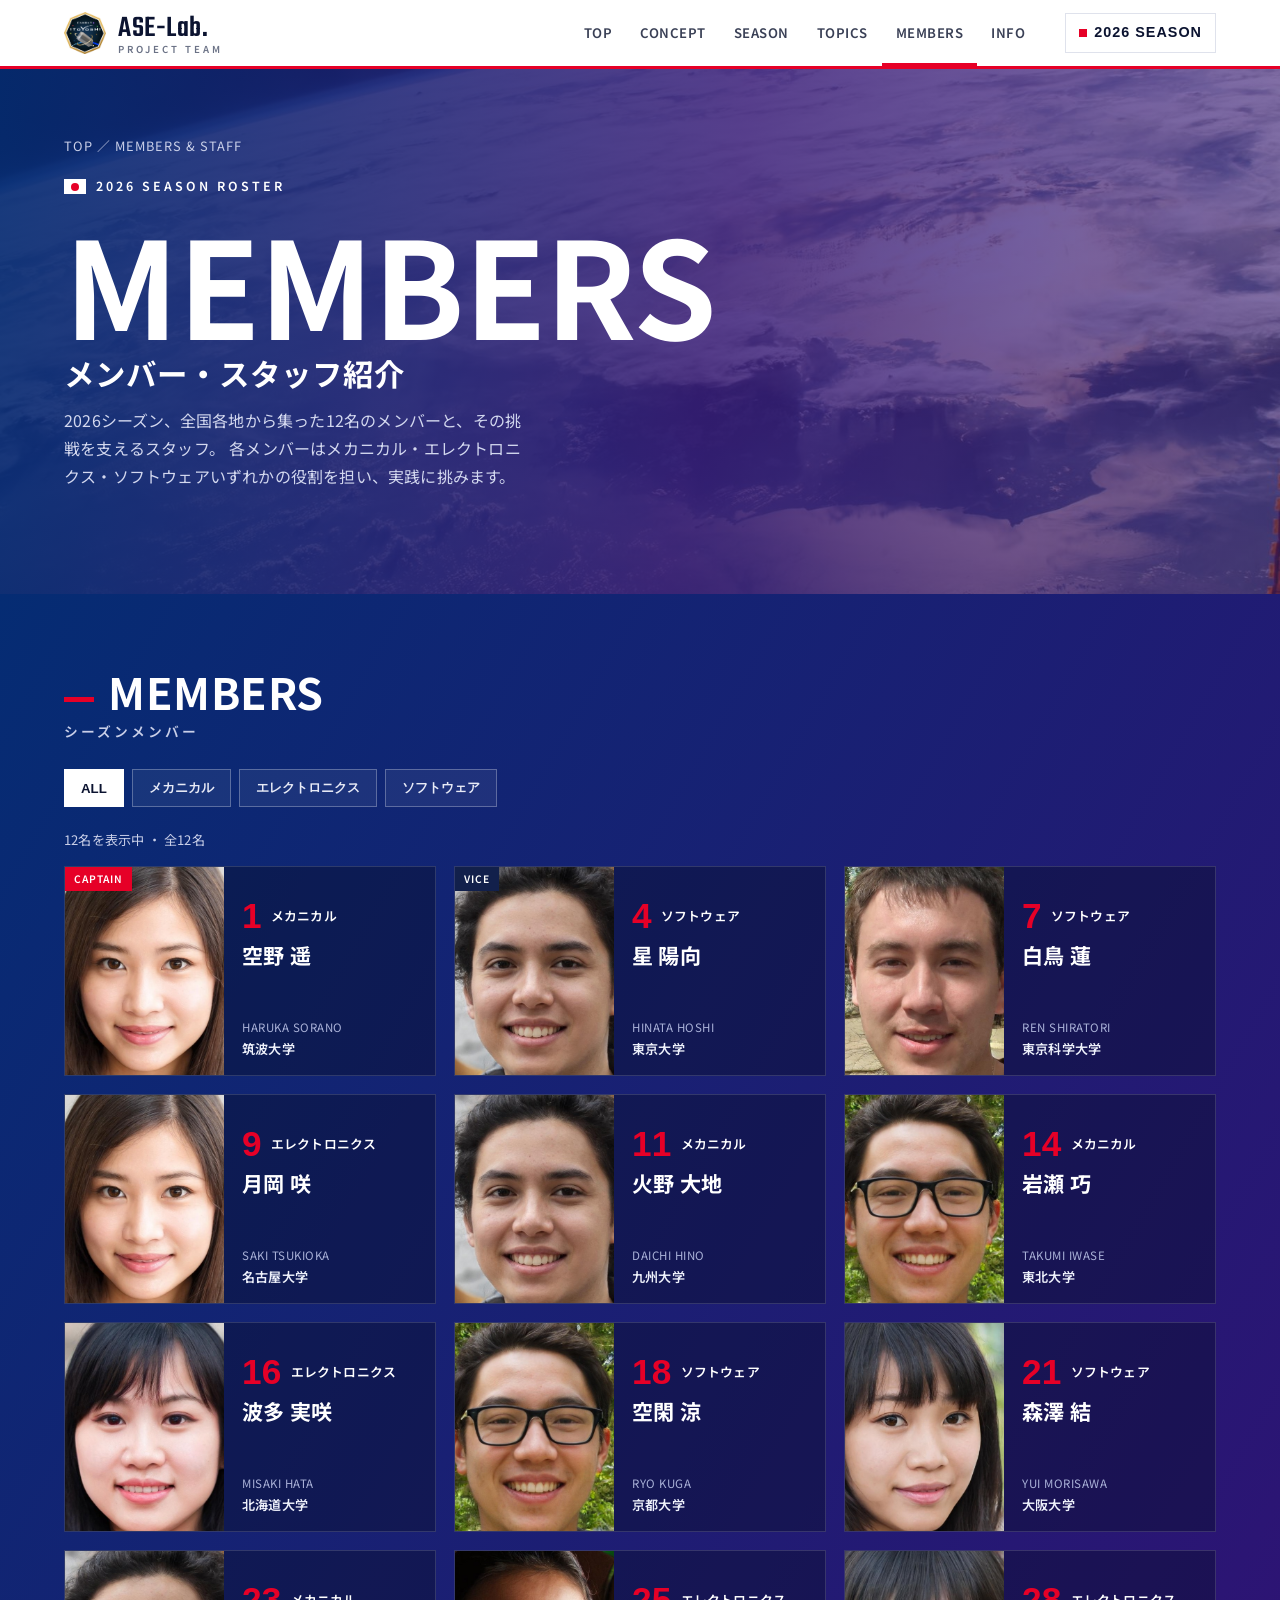
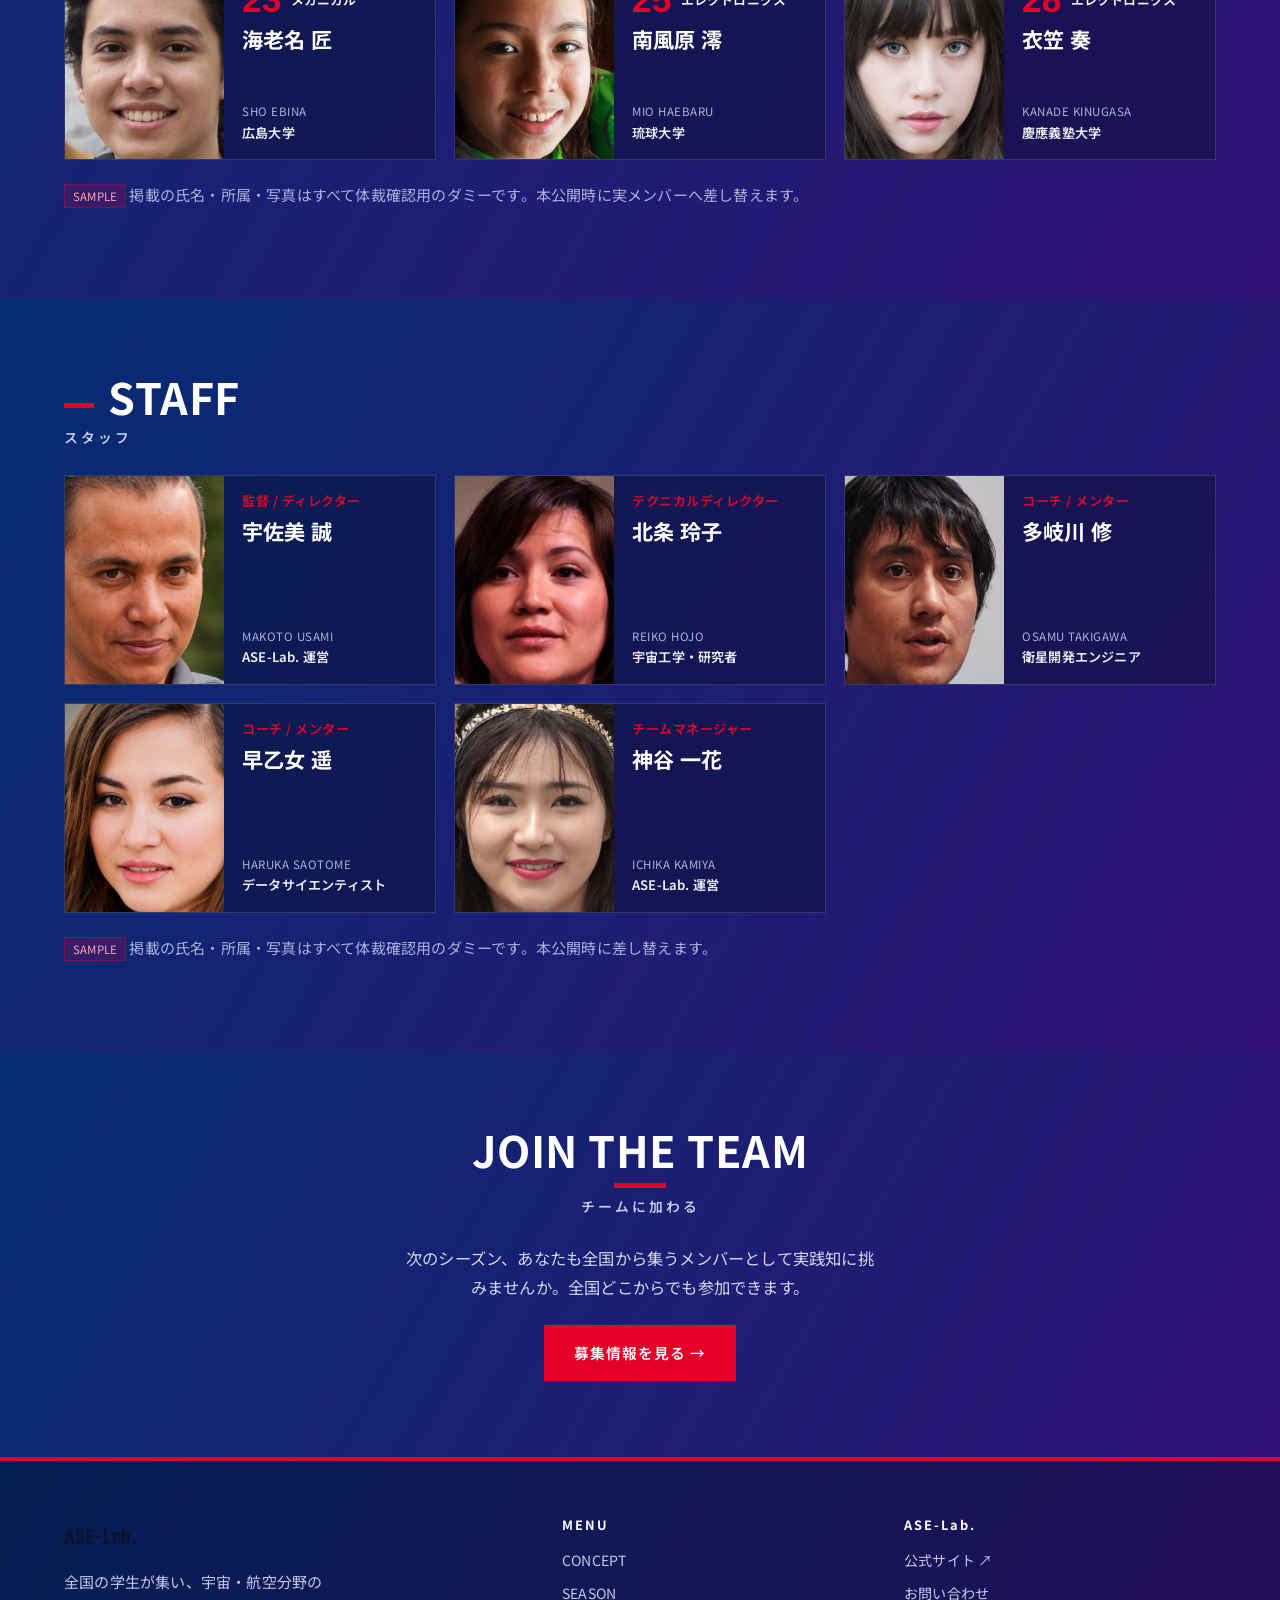
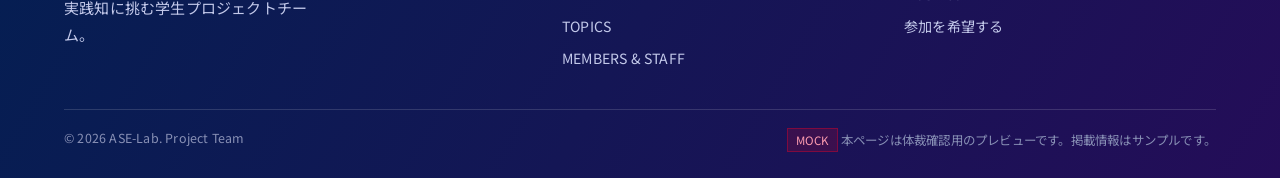
==== members.html @ d8cb8593 "Initial commit: ASE-Lab. Project Team preview site Static HTML/CSS/JS preview. Placeholder member/st" ====
<!DOCTYPE html>
<html lang="ja">
<head>
<meta charset="utf-8">
<meta name="viewport" content="width=device-width, initial-scale=1">
<title>MEMBERS &amp; STAFF | ASE-Lab. Project Team</title>
<meta name="description" content="ASE-Lab. Project Team 2026シーズンのメンバーとスタッフ紹介。全国各地から集った学生たちの役割と担当。">
<meta name="robots" content="noindex">
<link rel="icon" href="img/logo.png">
<link rel="preconnect" href="https://fonts.googleapis.com">
<link rel="preconnect" href="https://fonts.gstatic.com" crossorigin>
<link href="https://fonts.googleapis.com/css2?family=Teko:wght@500&family=Noto+Sans+JP:wght@400;500;600;700&display=swap" rel="stylesheet">
<link rel="stylesheet" href="assets/style.css">
</head>
<body>

<!-- ============ ヘッダー ============ -->
<header class="site-header">
  <div class="wrap">
    <a class="brand" href="index.html">
      <img src="img/logo.png" alt="ASE-Lab. Project Team">
      <span class="brand-txt">
        <span class="brand-word">ASE-Lab.</span>
        <span class="brand-sub">PROJECT TEAM</span>
      </span>
    </a>
    <nav class="main-nav" id="site-nav">
      <a href="index.html">TOP</a>
      <a href="index.html#concept">CONCEPT</a>
      <a href="index.html#season">SEASON</a>
      <a href="index.html#topics">TOPICS</a>
      <a href="members.html" class="active">MEMBERS</a>
      <a href="index.html#information">INFO</a>
    </nav>
    <span class="season-pill"><span class="dot"></span>2026 SEASON</span>
    <button class="nav-toggle" aria-label="メニューを開く" aria-expanded="false" aria-controls="site-nav">
      <span></span><span></span><span></span>
    </button>
  </div>
</header>

<!-- ============ メインビジュアル ============ -->
<section class="mv mv--sub">
  <div class="mv-media"><img src="img/earth-space.jpg" alt="地球（プレースホルダー画像）"></div>
  <div class="mv-inner">
    <div class="crumbs"><a href="index.html">TOP</a> ／ MEMBERS &amp; STAFF</div>
    <span class="mv-eyebrow"><span class="flag"></span>2026 SEASON ROSTER</span>
    <h1>MEMBERS</h1>
    <h2>メンバー・スタッフ紹介</h2>
    <p class="mv-lead">
      2026シーズン、全国各地から集った12名のメンバーと、その挑戦を支えるスタッフ。
      各メンバーはメカニカル・エレクトロニクス・ソフトウェアいずれかの役割を担い、実践に挑みます。
    </p>
  </div>
</section>

<!-- ============ メンバー（JVA m-playerList 準拠・暗色地） ============ -->
<section class="band band--navy">
  <div class="wrap">
    <div class="title-set on-dark">
      <div class="en">MEMBERS</div>
      <div class="jp">シーズンメンバー</div>
    </div>

    <div class="filters" id="filters"></div>
    <p class="count-note" id="count-note"></p>
    <div class="roster" id="roster"></div>
    <p class="note-light" style="margin-top:22px"><span class="mock-flag">SAMPLE</span> 掲載の氏名・所属・写真はすべて体裁確認用のダミーです。本公開時に実メンバーへ差し替えます。</p>
  </div>
</section>

<!-- ============ スタッフ（JVA m-playerList 準拠・暗色地） ============ -->
<section id="staff" class="band band--navy">
  <div class="wrap">
    <div class="title-set on-dark">
      <div class="en">STAFF</div>
      <div class="jp">スタッフ</div>
    </div>
    <div class="staff-grid" id="staff-list"></div>
    <p class="note-light" style="margin-top:22px"><span class="mock-flag">SAMPLE</span> 掲載の氏名・所属・写真はすべて体裁確認用のダミーです。本公開時に差し替えます。</p>
  </div>
</section>

<!-- ============ 参加 CTA（紺帯） ============ -->
<section class="band band--navy">
  <div class="wrap" style="text-align:center">
    <div class="title-set center on-dark"><div class="en">JOIN THE TEAM</div><div class="jp">チームに加わる</div></div>
    <p class="lead-p" style="margin:0 auto 24px;max-width:52ch">次のシーズン、あなたも全国から集うメンバーとして実践知に挑みませんか。全国どこからでも参加できます。</p>
    <a class="btn btn-primary" href="index.html#information">募集情報を見る →</a>
  </div>
</section>

<!-- ============ フッター ============ -->
<footer class="site-footer">
  <div class="wrap">
    <div class="footer-grid">
      <div>
        <span class="brand-word">ASE-Lab.</span>
        <p style="max-width:34ch;margin-top:10px">
          全国の学生が集い、宇宙・航空分野の実践知に挑む学生プロジェクトチーム。
        </p>
      </div>
      <div>
        <h4>MENU</h4>
        <a href="index.html#concept">CONCEPT</a>
        <a href="index.html#season">SEASON</a>
        <a href="index.html#topics">TOPICS</a>
        <a href="members.html">MEMBERS &amp; STAFF</a>
      </div>
      <div>
        <h4>ASE-Lab.</h4>
        <a href="https://ase-lab.space" target="_blank" rel="noopener">公式サイト ↗</a>
        <a href="index.html#information">お問い合わせ</a>
        <a href="index.html#information">参加を希望する</a>
      </div>
    </div>
    <div class="footer-note">
      <span>© 2026 ASE-Lab. Project Team</span>
      <span><span class="mock-flag">MOCK</span> 本ページは体裁確認用のプレビューです。掲載情報はサンプルです。</span>
    </div>
  </div>
</footer>

<script src="assets/data.js"></script>
<script>
// ---- メンバーカード（実写ポートレート主役・フラット） ----
function captainBadge(c) {
  if (c === "captain") return '<span class="badge-c">CAPTAIN</span>';
  if (c === "vice")    return '<span class="badge-c" style="background:#12204b">VICE</span>';
  return "";
}
// JVA m-playerList 準拠: 写真左＋データ右（背番号 / ロール / 氏名 / ローマ字＋所属）
function playerCard(m) {
  const pos = POSITIONS[m.unit] || { label: m.unit, en: "", color: "#4e1ebd" };
  return `
  <article class="player" data-unit="${esc(m.unit)}">
    <a class="player-a" href="#">
      <picture class="player-photo">
        <img src="${esc(m.avatar)}" alt="${esc(m.name)}（プレースホルダー画像）" loading="lazy">
        ${captainBadge(m.captain)}
      </picture>
      <div class="player-data">
        <dl class="pl-pos">
          <dt>${m.no}</dt>
          <dd>${esc(pos.label)}</dd>
        </dl>
        <div class="pl-name">${esc(m.name)}</div>
        <div class="pl-team">
          <span class="en">${esc(m.nameEn)}</span>
          <span class="univ">${esc(m.univ)}</span>
        </div>
      </div>
    </a>
  </article>`;
}

// ---- スタッフカード（JVA m-playerList 準拠: 役職 / 氏名 / ローマ字＋所属） ----
function staffCard(s) {
  return `
  <article class="player">
    <a class="player-a" href="#">
      <picture class="player-photo">
        <img src="${esc(s.avatar)}" alt="${esc(s.name)}（プレースホルダー画像）" loading="lazy">
      </picture>
      <div class="player-data">
        <div class="pl-role">${esc(s.role)}</div>
        <div class="pl-name">${esc(s.name)}</div>
        <div class="pl-team">
          <span class="en">${esc(s.nameEn)}</span>
          <span class="univ">${esc(s.org)}</span>
        </div>
      </div>
    </a>
  </article>`;
}

// ---- フィルタ（ロール別: メカニカル / エレクトロニクス / ソフトウェア） ----
let currentFilter = "all";
function buildFilters() {
  const used = ROLE_ORDER.filter(r => MEMBERS.some(m => m.unit === r));
  const btns = [["all", "ALL"]].concat(used.map(r => [r, POSITIONS[r].label]));
  document.getElementById("filters").innerHTML = btns.map(([v, label]) =>
    `<button class="filter-btn ${v === "all" ? "active" : ""}" data-filter="${esc(v)}">${esc(label)}</button>`
  ).join("");
  document.querySelectorAll(".filter-btn").forEach(b => {
    b.addEventListener("click", () => {
      currentFilter = b.dataset.filter;
      document.querySelectorAll(".filter-btn").forEach(x => x.classList.toggle("active", x === b));
      renderRoster();
    });
  });
}

function renderRoster() {
  const list = currentFilter === "all" ? MEMBERS : MEMBERS.filter(m => m.unit === currentFilter);
  document.getElementById("roster").innerHTML = list.map(playerCard).join("");
  const label = currentFilter === "all" ? "" : `（${POSITIONS[currentFilter].label}）`;
  document.getElementById("count-note").textContent =
    `${list.length}名を表示中${label} ・ 全${MEMBERS.length}名`;
}

buildFilters();
renderRoster();
document.getElementById("staff-list").innerHTML = STAFF.map(staffCard).join("");
</script>
<script>
(function(){
  var t=document.querySelector(".nav-toggle"), n=document.getElementById("site-nav");
  if(!t||!n) return;
  t.addEventListener("click",function(){
    var open=n.classList.toggle("open");
    t.setAttribute("aria-expanded",open?"true":"false");
  });
  n.addEventListener("click",function(e){ if(e.target.closest("a")){ n.classList.remove("open"); t.setAttribute("aria-expanded","false"); } });
})();
</script>
</body>
</html>
---- assets/style.css ----
/* =========================================================
   ASE-Lab. Project Team — 共通スタイル（JVA準拠 / フラット・実写版）
   ---------------------------------------------------------
   方針:
   - 装飾は最小限。並ぶオブジェクト（カード等）は角丸・影・浮き上がりを付けない
     → 直角・ヘアライン境界・面の塗り分けで構成（JVA同様のフラット編集的レイアウト）
   - プレースホルダーは実写（航空宇宙 = NASA公開画像 / ポートレート）で埋める
   - 配色: 紺/青→紫を主役、赤(#e60027)は日の丸アクセント（chip・境界・見出し下線）
   ========================================================= */

:root {
  --navy-900: #0b1330;
  --navy-800: #12204b;
  --navy-700: #1d2f6f;
  --primary:  #4e1ebd;
  --primary-2:#7d58e9;
  --accent:   #e60027;
  --accent-d: #b8001f;
  --gold:     #d8b24a;

  --ink:      #14182a;
  --ink-2:    #3a4056;
  --muted:    #6b7286;
  --faint:    #9aa0b4;
  --line:     #dfe2ec;
  --line-d:   rgba(255,255,255,0.14);
  --bg-soft:  #f4f5f8;
  --dark:     #111524;
  --white:    #ffffff;

  /* ブランドグラデーション: 青 #052C73 → 紫 #301274 の2色（赤はアクセントのみ） */
  --brand-grad:  linear-gradient(120deg, #052C73 0%, #301274 100%);
  --brand-grad-h: linear-gradient(90deg, #052C73 0%, #301274 100%);
  /* mv 用の暗いオーバーレイ（同グラデの色味・可読性確保） */
  --mv-overlay: linear-gradient(100deg, rgba(5,44,115,0.92) 0%, rgba(48,18,116,0.80) 55%, rgba(48,18,116,0.55) 100%);

  /* フォントルール: 基本=Noto Sans JP(400) / 強調=Semibold(600) / 見出し相当のみBold(700) */
  --font-body:    'Noto Sans JP', 'Helvetica Neue', Arial, system-ui, sans-serif;
  --font-display: 'Noto Sans JP', 'Helvetica Neue', Arial, sans-serif;
  --font-num:     'Helvetica Neue', Arial, 'Noto Sans JP', sans-serif;
  --maxw: 1200px;
}

* { box-sizing: border-box; }
html { scroll-behavior: smooth; }
html, body { margin: 0; padding: 0; }
body {
  font-family: var(--font-body);
  color: var(--ink);
  background: var(--white);
  line-height: 1.75;
  font-size: 15px;
  letter-spacing: 0.2px;
  -webkit-font-smoothing: antialiased;
  overflow-x: hidden;
}
img { max-width: 100%; display: block; }
a { color: var(--primary); text-decoration: none; }
h1, h2, h3, h4 { margin: 0; line-height: 1.2; font-weight: 700; }
b, strong { font-weight: 600; }
.wrap { max-width: var(--maxw); margin: 0 auto; padding: 0 24px; }
:focus-visible { outline: 2px solid var(--accent); outline-offset: 2px; }

/* ============ ヘッダー ============ */
.site-header {
  position: sticky; top: 0; z-index: 200;
  background: #fff;
  border-bottom: 3px solid var(--accent);
}
.site-header .wrap { display: flex; align-items: center; gap: 18px; height: 66px; }
.brand { display: flex; align-items: center; gap: 12px; margin-right: auto; }
.brand img { width: 42px; height: 42px; }
.brand-txt { display: flex; flex-direction: column; line-height: 1; }
.brand-word { font-family: 'Teko', var(--font-display); font-weight: 500; font-size: 1.9rem; color: var(--navy-900); letter-spacing: 0.5px; transform: translateY(2px); }
.brand-sub { font-size: 0.6rem; letter-spacing: 3px; color: var(--muted); font-weight: 600; margin-top: 3px; }
.main-nav { display: flex; align-items: center; }
.main-nav a {
  color: var(--ink-2); font-size: 0.82rem; font-weight: 600; letter-spacing: 0.5px;
  padding: 22px 14px; position: relative; transition: color .15s;
}
.main-nav a:hover { color: var(--navy-900); }
.main-nav a::after {
  content: ""; position: absolute; left: 0; right: 0; bottom: 0; height: 3px;
  background: var(--accent); transform: scaleX(0); transition: transform .15s;
}
.main-nav a:hover::after, .main-nav a.active::after { transform: scaleX(1); }
.season-pill {
  display: inline-flex; align-items: center; gap: 7px; margin-left: 8px;
  border: 1px solid var(--line); padding: 6px 13px; color: var(--navy-900);
  font-family: var(--font-num); font-weight: 600; font-size: 0.9rem; letter-spacing: 1px;
}
.season-pill .dot { width: 8px; height: 8px; background: var(--accent); }

/* ハンバーガー（狭幅時のみ表示） */
.nav-toggle {
  display: none; background: none; border: 0; cursor: pointer;
  width: 42px; height: 42px; padding: 10px; margin-left: 4px;
}
.nav-toggle span { display: block; width: 22px; height: 2px; background: var(--navy-900); margin: 5px 0; transition: transform .2s, opacity .2s; }
.nav-toggle[aria-expanded="true"] span:nth-child(1) { transform: translateY(7px) rotate(45deg); }
.nav-toggle[aria-expanded="true"] span:nth-child(2) { opacity: 0; }
.nav-toggle[aria-expanded="true"] span:nth-child(3) { transform: translateY(-7px) rotate(-45deg); }

/* ============ メインビジュアル (mv) : 実写 + 紺オーバーレイ ============ */
.mv { position: relative; color: #fff; background: var(--navy-900); }
.mv-media { position: absolute; inset: 0; overflow: hidden; }
.mv-media img { width: 100%; height: 100%; object-fit: cover; }
.mv-media::after { /* 可読性のための覆い（紺→紫の色味を持つ機能的オーバーレイ） */
  content: ""; position: absolute; inset: 0;
  background: var(--mv-overlay);
}
.mv-inner { position: relative; z-index: 2; max-width: var(--maxw); margin: 0 auto; padding: 96px 24px 108px; }
/* ランディングの mv のみ黒寄りのオーバーレイ */
.mv--home .mv-media::after {
  background: linear-gradient(100deg, rgba(7,12,26,0.93) 0%, rgba(14,13,34,0.80) 45%, rgba(20,14,40,0.52) 100%);
}
.mv-eyebrow {
  display: inline-flex; align-items: center; gap: 10px; margin-bottom: 22px;
  font-size: 0.78rem; font-weight: 600; letter-spacing: 3px;
}
.mv-eyebrow .flag { width: 22px; height: 15px; background: #fff; position: relative; flex: none; }
.mv-eyebrow .flag::after { content:""; position:absolute; inset:0; margin:auto; width:8px; height:8px; border-radius:50%; background:var(--accent); }
.mv h1 {
  font-family: var(--font-display); font-weight: 700; text-transform: uppercase;
  font-size: clamp(3.2rem, 11vw, 8.6rem); line-height: 0.92; letter-spacing: -0.01em; margin-bottom: 22px;
}
.mv h1 .l2 { color: #b9a6f2; }
.mv h2 { font-size: clamp(1.15rem, 2.6vw, 1.9rem); font-weight: 700; letter-spacing: 1px; }
.mv h2 b { border-bottom: 4px solid var(--accent); padding-bottom: 2px; }
.mv-lead { color: #d3d8ef; font-size: 1rem; max-width: 52ch; margin-top: 14px; }
.mv-cta { display: flex; gap: 12px; margin-top: 30px; flex-wrap: wrap; }

/* ============ titleSet（英大見出し + 日本語小） ============ */
.title-set { margin-bottom: 26px; }
.title-set .en {
  font-family: var(--font-display); font-weight: 700; text-transform: uppercase;
  font-size: clamp(1.9rem, 4vw, 2.7rem); letter-spacing: 0.5px; line-height: 1; color: var(--navy-800);
}
.title-set .jp { font-size: 0.86rem; font-weight: 600; color: var(--muted); letter-spacing: 3px; margin-top: 6px; }
.title-set.on-dark .en { color: #fff; }
.title-set.on-dark .jp { color: #c9cfe8; }
.title-set .en::before {
  content: ""; display: inline-block; width: 30px; height: 5px; background: var(--accent);
  margin-right: 14px; vertical-align: 0.18em;
}
.title-set.center { text-align: center; }
.title-set.center .en::before { display: none; }
.title-set.center .en::after { content: ""; display: block; width: 52px; height: 5px; background: var(--accent); margin: 12px auto 0; }

/* ============ バンド（全幅・単色） ============ */
.band { padding: 76px 0; }
.band--light { background: var(--bg-soft); }
.band--white { background: var(--white); }
.band--dark { background: var(--dark); color: #fff; }
.band--navy { background: var(--brand-grad); color: #fff; }
.band .lead-p { color: var(--ink-2); font-size: 1.02rem; max-width: 62ch; }
.band--dark .lead-p, .band--navy .lead-p { color: #d3d8f0; }
.band-head { display: flex; align-items: flex-end; justify-content: space-between; gap: 16px; flex-wrap: wrap; }
.more-link { font-family: var(--font-num); font-weight: 600; font-size: 0.9rem; letter-spacing: 1px; color: inherit; display: inline-flex; align-items: center; gap: 8px; white-space: nowrap; }
.more-link .arw { width: 24px; height: 24px; background: var(--accent); color: #fff; display: grid; place-items: center; font-size: 0.9rem; }
.band--dark .more-link, .band--navy .more-link { color: #fff; }

/* ============ 統計ストリップ ============ */
.stats { background: var(--brand-grad); color: #fff; }
.stats .wrap { display: grid; grid-template-columns: repeat(4, 1fr); }
.stat { text-align: center; padding: 30px 12px; position: relative; }
.stat + .stat::before { content: ""; position: absolute; left: 0; top: 24px; bottom: 24px; width: 1px; background: var(--line-d); }
.stat .num { font-family: var(--font-num); font-weight: 700; font-size: 2.6rem; line-height: 1; color: #fff; }
.stat .num .u { font-size: 1.1rem; color: var(--gold); margin-left: 3px; }
.stat .lbl { font-size: 0.74rem; letter-spacing: 2px; color: #aab0d0; margin-top: 6px; }

/* ============ CONCEPT 3カラム（フラット・番号付き） ============ */
.value-grid { display: grid; grid-template-columns: repeat(3, 1fr); gap: 0; margin-top: 12px; border: 1px solid var(--line); border-right: none; background: #fff; }
.value-card { padding: 30px 26px; border-right: 1px solid var(--line); }
.value-card .n { font-family: var(--font-num); font-size: 1.4rem; letter-spacing: 1px; color: var(--accent); }
.value-card h3 { font-size: 1.14rem; margin: 4px 0 8px; }
.value-card p { color: var(--muted); font-size: 0.92rem; margin: 0; }

/* ============ TOPICS 横スライダー（実写サムネ・フラット） ============ */
.newsrail {
  display: grid; grid-auto-flow: column; grid-auto-columns: 296px; gap: 20px;
  overflow-x: auto; scroll-snap-type: x mandatory; padding: 4px 2px 18px;
  scrollbar-width: thin; scrollbar-color: var(--accent) rgba(255,255,255,0.12);
}
.newsrail::-webkit-scrollbar { height: 8px; }
.newsrail::-webkit-scrollbar-thumb { background: var(--accent); }
.newsrail::-webkit-scrollbar-track { background: rgba(255,255,255,0.1); }
.newscard { scroll-snap-align: start; background: #fff; color: var(--ink); display: block; }
.newscard .thumb { position: relative; aspect-ratio: 16 / 10; overflow: hidden; background: var(--brand-grad); }
.newscard .thumb img { width: 100%; height: 100%; object-fit: cover; }
.newscard .cat { position: absolute; left: 0; top: 0; font-size: 0.68rem; font-weight: 700; letter-spacing: 1px; padding: 4px 11px; color: #fff; }
.cat.news { background: var(--primary); }
.cat.project { background: var(--navy-700); }
.cat.match { background: var(--accent); }
.cat.recruit { background: #0e7a5f; }
.newscard .body { padding: 12px 2px 4px; }
.newscard .date { font-family: var(--font-num); font-weight: 600; font-size: 0.95rem; letter-spacing: 0.5px; color: var(--muted); }
.newscard .ttl { font-weight: 600; font-size: 0.95rem; margin-top: 2px; line-height: 1.55; display: -webkit-box; -webkit-line-clamp: 3; -webkit-box-orient: vertical; overflow: hidden; }

/* ============ 特集バンド（実写・大リンク・フラット） ============ */
.feature { display: grid; grid-template-columns: 1fr 1fr; border: 1px solid var(--line); background: #fff; }
.feature-visual { position: relative; min-height: 320px; overflow: hidden; background: var(--brand-grad); }
.feature-visual img { position: absolute; inset: 0; width: 100%; height: 100%; object-fit: cover; }
.feature-visual .tag { position: absolute; left: 0; top: 0; z-index: 1; font-family: var(--font-num); font-weight: 600; font-size: 0.85rem; letter-spacing: 2px; color: #fff; background: var(--accent); padding: 4px 14px; }
.feature.rev .feature-visual { order: 2; }
.feature-body { padding: 46px 44px; display: flex; flex-direction: column; justify-content: center; }
.feature-body .en { font-family: var(--font-display); font-weight: 700; font-size: clamp(1.8rem, 3.6vw, 2.4rem); text-transform: uppercase; color: var(--navy-800); line-height: 1; letter-spacing: 0.5px; }
.feature-body .jp { font-weight: 600; color: var(--accent); letter-spacing: 2px; margin: 8px 0 14px; font-size: 0.9rem; }
.feature-body p { color: var(--ink-2); font-size: 0.96rem; margin: 0 0 22px; }

/* ============ SEASON フロー（フラット） ============ */
.flow { display: grid; grid-template-columns: repeat(4, 1fr); gap: 0; margin-top: 10px; border: 1px solid var(--line-d); border-right: none; }
.flow-step { padding: 24px; border-right: 1px solid var(--line-d); }
.flow-step .n { font-family: var(--font-num); font-weight: 700; font-size: 1.7rem; color: var(--gold); line-height: 1; }
.flow-step h4 { font-size: 1.04rem; margin: 8px 0 6px; }
.flow-step p { font-size: 0.85rem; color: #d3d8f0; margin: 0; }

/* ============ INFORMATION（フラット） ============ */
.infolinks { display: grid; grid-template-columns: repeat(3, 1fr); gap: 0; margin-top: 8px; border: 1px solid var(--line); border-right: none; }
.infolink { display: flex; align-items: center; justify-content: space-between; gap: 12px; padding: 22px 24px; border-right: 1px solid var(--line); transition: background .15s; }
.infolink:hover { background: var(--bg-soft); }
.infolink .en { display: block; font-family: var(--font-display); font-weight: 700; font-size: 1.2rem; text-transform: uppercase; color: var(--navy-800); line-height: 1; letter-spacing: 0.5px; }
.infolink .jp { display: block; font-size: 0.8rem; color: var(--muted); font-weight: 600; margin-top: 4px; }
.infolink .arw { color: var(--accent); font-size: 1.3rem; }

/* ============ パートナー（フラット） ============ */
.partners { display: flex; flex-wrap: wrap; gap: 0; justify-content: center; border: 1px solid var(--line); border-right: none; max-width: 900px; margin: 0 auto; }
.partner { flex: 1 1 160px; border-right: 1px solid var(--line); padding: 26px 20px; color: var(--muted); font-weight: 600; letter-spacing: 1px; text-align: center; }

/* ============ フッター ============ */
.site-footer { background: linear-gradient(120deg, #041f52 0%, #240d58 100%); color: #c3c9ea; padding: 56px 0 26px; border-top: 4px solid var(--accent); }
.footer-grid { display: grid; grid-template-columns: 1.5fr 1fr 1fr; gap: 30px; }
.site-footer .brand-word { font-size: 1.5rem; }
.site-footer h4 { color: #fff; font-size: 0.8rem; letter-spacing: 2px; margin-bottom: 12px; }
.site-footer a { color: #c3c9ea; font-size: 0.88rem; display: block; padding: 4px 0; }
.site-footer a:hover { color: #fff; }
.footer-note { border-top: 1px solid var(--line-d); margin-top: 34px; padding-top: 18px; font-size: 0.78rem; color: #8890b5; display: flex; justify-content: space-between; flex-wrap: wrap; gap: 8px; }
.mock-flag { display: inline-block; background: rgba(230,0,39,0.16); color: #ff9db0; border: 1px solid rgba(230,0,39,0.4); padding: 1px 8px; font-size: 0.72rem; }

/* ============ ボタン（直角・フラット） ============ */
.btn { display: inline-flex; align-items: center; gap: 9px; padding: 13px 28px; font-weight: 600; font-size: 0.92rem; letter-spacing: 1px; transition: background .15s, color .15s; border: 2px solid transparent; cursor: pointer; }
.btn-primary { background: var(--accent); color: #fff; }
.btn-primary:hover { background: var(--accent-d); }
.btn-ghost { background: transparent; color: #fff; border-color: rgba(255,255,255,0.6); }
.btn-ghost:hover { background: #fff; color: var(--navy-900); }
.btn-solid { background: var(--navy-800); color: #fff; }
.btn-solid:hover { background: var(--navy-700); }
.btn-dark { background: var(--navy-800); color: #fff; }
.btn-dark:hover { background: var(--navy-700); }

/* =========================================================
   members.html
   ========================================================= */
.mv--sub .mv-inner { padding: 66px 24px 88px; }
.mv--sub h1 { font-size: clamp(3.2rem, 12vw, 8.4rem); margin-bottom: 12px; }
.crumbs { font-size: 0.8rem; color: #c9cfe8; margin-bottom: 18px; letter-spacing: 1px; }
.crumbs a { color: #c9cfe8; }

.filters { display: flex; flex-wrap: wrap; gap: 8px; margin: 26px 0 22px; }
.filter-btn { border: 1px solid var(--line); background: #fff; color: var(--ink-2); padding: 9px 16px; font-size: 0.83rem; font-weight: 600; cursor: pointer; transition: background .15s, color .15s; }
.filter-btn:hover { border-color: var(--accent); color: var(--accent); }
.filter-btn.active { background: var(--navy-800); color: #fff; border-color: var(--navy-800); }

/* ロスター: JVA m-playerList 準拠（横型カード=写真左＋データ右、暗色地・赤の背番号） */
.roster { display: grid; grid-template-columns: repeat(3, 1fr); gap: 18px; }
.player { background: rgba(8, 13, 38, 0.42); border: 1px solid rgba(255,255,255,0.14); }
.player-a { display: flex; align-items: stretch; min-height: 208px; color: #fff; text-decoration: none; }
.player-photo { position: relative; width: 43%; flex: none; overflow: hidden; background: var(--brand-grad); }
.player-photo img { width: 100%; height: 100%; object-fit: cover; display: block; }
.player-photo .badge-c { position: absolute; left: 0; top: 0; font-size: 0.64rem; font-weight: 600; letter-spacing: 1px; background: var(--accent); color: #fff; padding: 3px 9px; }
.player-data { flex: 1; min-width: 0; padding: 16px 16px 16px 18px; display: flex; flex-direction: column; }
.pl-pos { display: flex; align-items: center; gap: 9px; margin-bottom: 10px; }
.pl-pos dt { margin: 0; font-family: var(--font-num); font-weight: 700; font-size: 2.2rem; line-height: 1; color: var(--accent); flex: none; }
.pl-pos dd { margin: 0; font-weight: 600; font-size: 0.8rem; line-height: 1.2; color: #fff; }
/* スタッフ: 背番号の代わりに赤い役職ラベル */
.pl-role { font-weight: 600; font-size: 0.82rem; letter-spacing: 0.5px; line-height: 1.3; color: var(--accent); margin-bottom: 10px; }
.pl-name { font-weight: 700; font-size: 1.32rem; line-height: 1.2; color: #fff; margin-bottom: 10px; }
.pl-team { margin-top: auto; font-size: 0.82rem; line-height: 1.55; color: #c9cfe8; }
.pl-team .en { display: block; letter-spacing: 0.5px; color: #aab2d8; text-transform: uppercase; font-size: 0.72rem; }
.pl-team .univ { display: block; color: #eef1fb; font-weight: 600; margin-top: 2px; }

/* スタッフ: 実写 + テキスト・フラット */
.staff-grid { display: grid; grid-template-columns: repeat(3, 1fr); gap: 18px; }
.staff { display: flex; gap: 0; background: #fff; border: 1px solid var(--line); }
.staff .photo { width: 128px; flex: none; background: var(--brand-grad); }
.staff .photo img { width: 100%; height: 100%; object-fit: cover; }
.staff .s-body { padding: 20px 22px; }
.staff .s-role { font-size: 0.72rem; font-weight: 700; letter-spacing: 1.5px; color: var(--accent); }
.staff .s-name { font-size: 1.16rem; font-weight: 700; margin: 2px 0; }
.staff .s-en { font-size: 0.72rem; color: var(--faint); letter-spacing: 1px; }
.staff .s-org { font-size: 0.8rem; color: var(--muted); margin-top: 4px; }
.staff .s-bio { font-size: 0.85rem; color: var(--ink-2); margin: 8px 0 0; }
.count-note { font-size: 0.82rem; color: var(--muted); margin-bottom: 14px; }
/* メンバー一覧を暗色地(ブランドグラデ)に置いた際の調整 */
.band--navy .count-note { color: #c9cfe8; }
.band--navy .filter-btn { background: rgba(255,255,255,0.06); color: #e7eaf6; border-color: rgba(255,255,255,0.28); }
.band--navy .filter-btn:hover { border-color: var(--accent); color: #fff; }
.band--navy .filter-btn.active { background: #fff; color: var(--navy-900); border-color: #fff; }
.band--navy .note-light { color: #aab2d8; }

/* ============ レスポンシブ ============ */
@media (max-width: 960px) {
  .feature { grid-template-columns: 1fr; }
  .feature.rev .feature-visual { order: 0; }
  .value-grid, .flow, .infolinks { grid-template-columns: 1fr 1fr; }
  .value-card:nth-child(3) { border-top: 1px solid var(--line); }
  .roster, .staff-grid { grid-template-columns: repeat(2, 1fr); }
  .footer-grid { grid-template-columns: 1fr 1fr; }
  .stats .wrap { grid-template-columns: repeat(2, 1fr); }
}
/* 狭幅: ナビをハンバーガーに切替 */
@media (max-width: 860px) {
  .season-pill { display: none; }
  .nav-toggle { display: block; }
  .main-nav {
    display: none;
    position: absolute; top: 100%; left: 0; right: 0;
    background: #fff; border-bottom: 1px solid var(--line);
    flex-direction: column; align-items: stretch; padding: 6px 0 10px;
  }
  .main-nav.open { display: flex; }
  .main-nav a { padding: 13px 24px; font-size: 0.9rem; }
  .main-nav a::after { left: 24px; right: auto; width: 26px; }
}
@media (max-width: 640px) {
  .value-grid, .flow, .infolinks, .roster, .staff-grid { grid-template-columns: 1fr; }
  .footer-grid { grid-template-columns: 1fr; }
  .band { padding: 52px 0; }
  .mv-inner { padding: 64px 20px 84px; }
  .mv-media::after { background: linear-gradient(90deg, rgba(9,15,38,0.92), rgba(9,15,38,0.72)); }
}
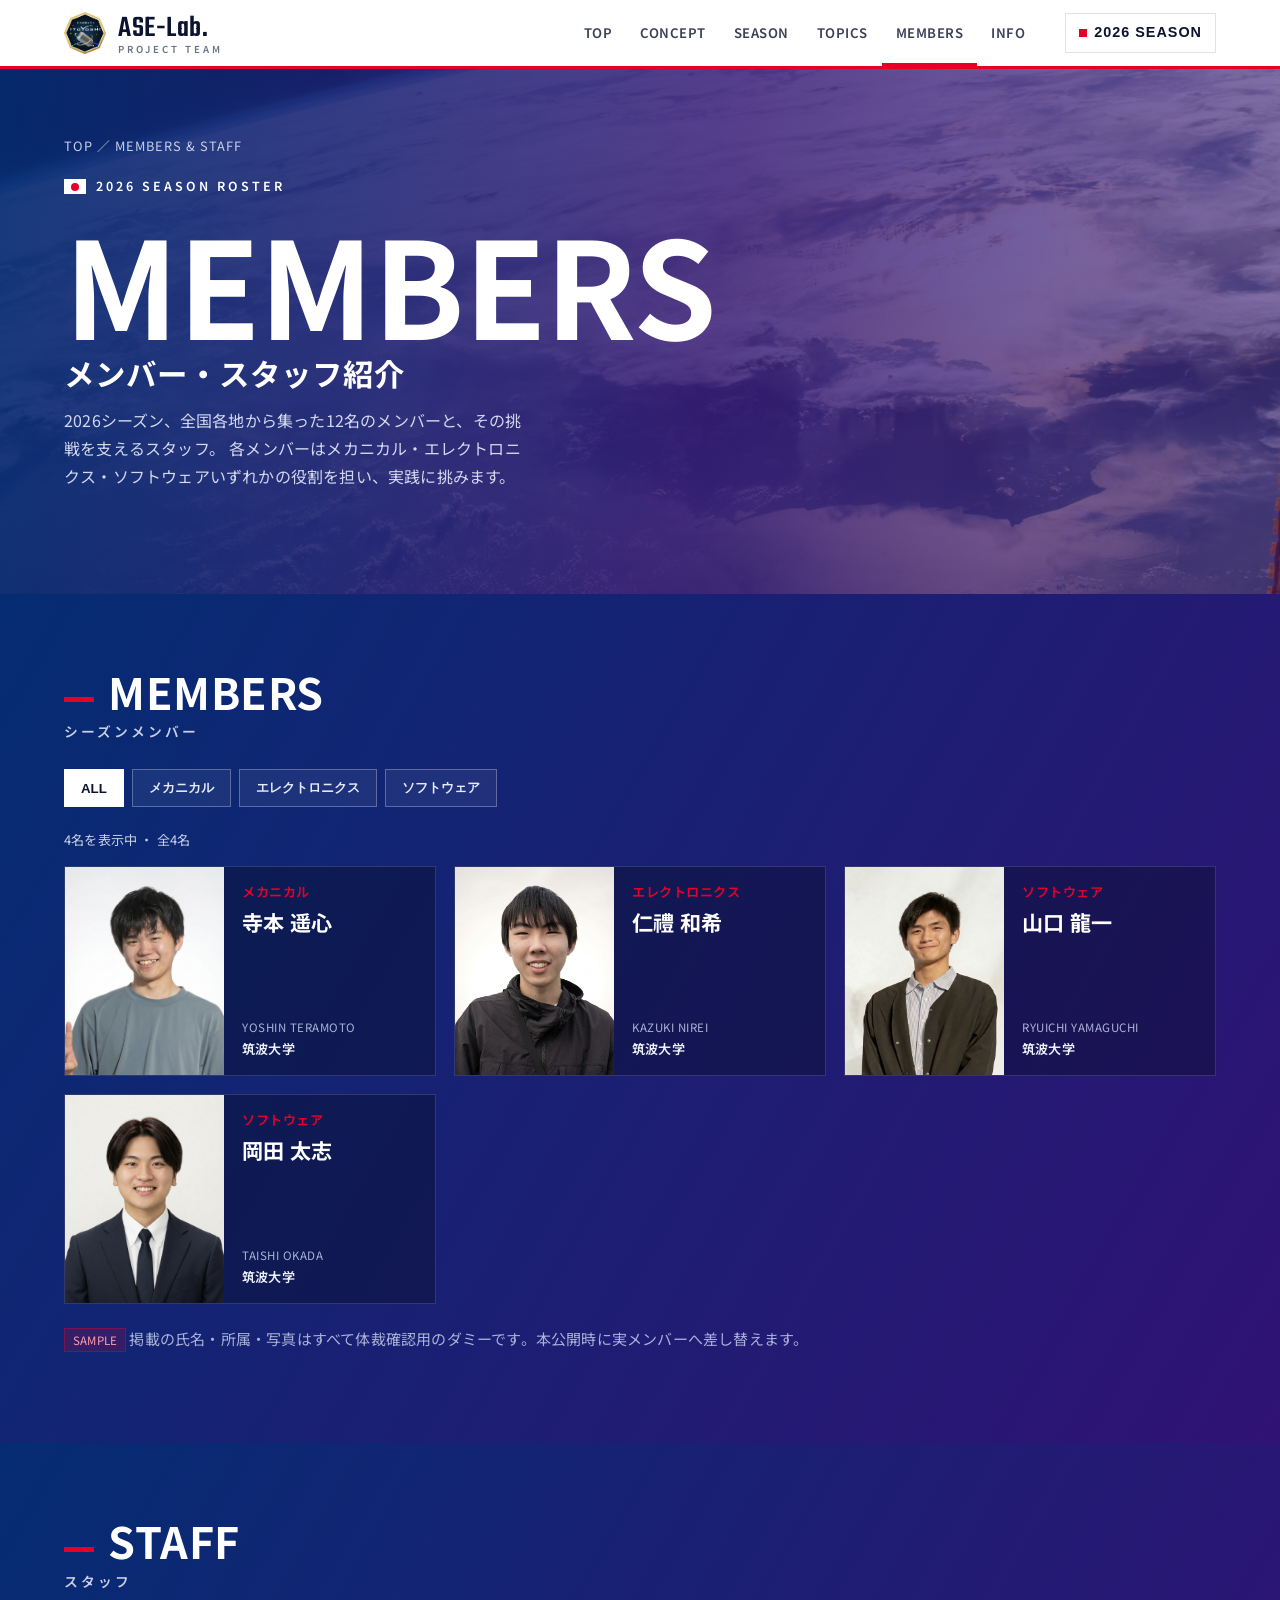
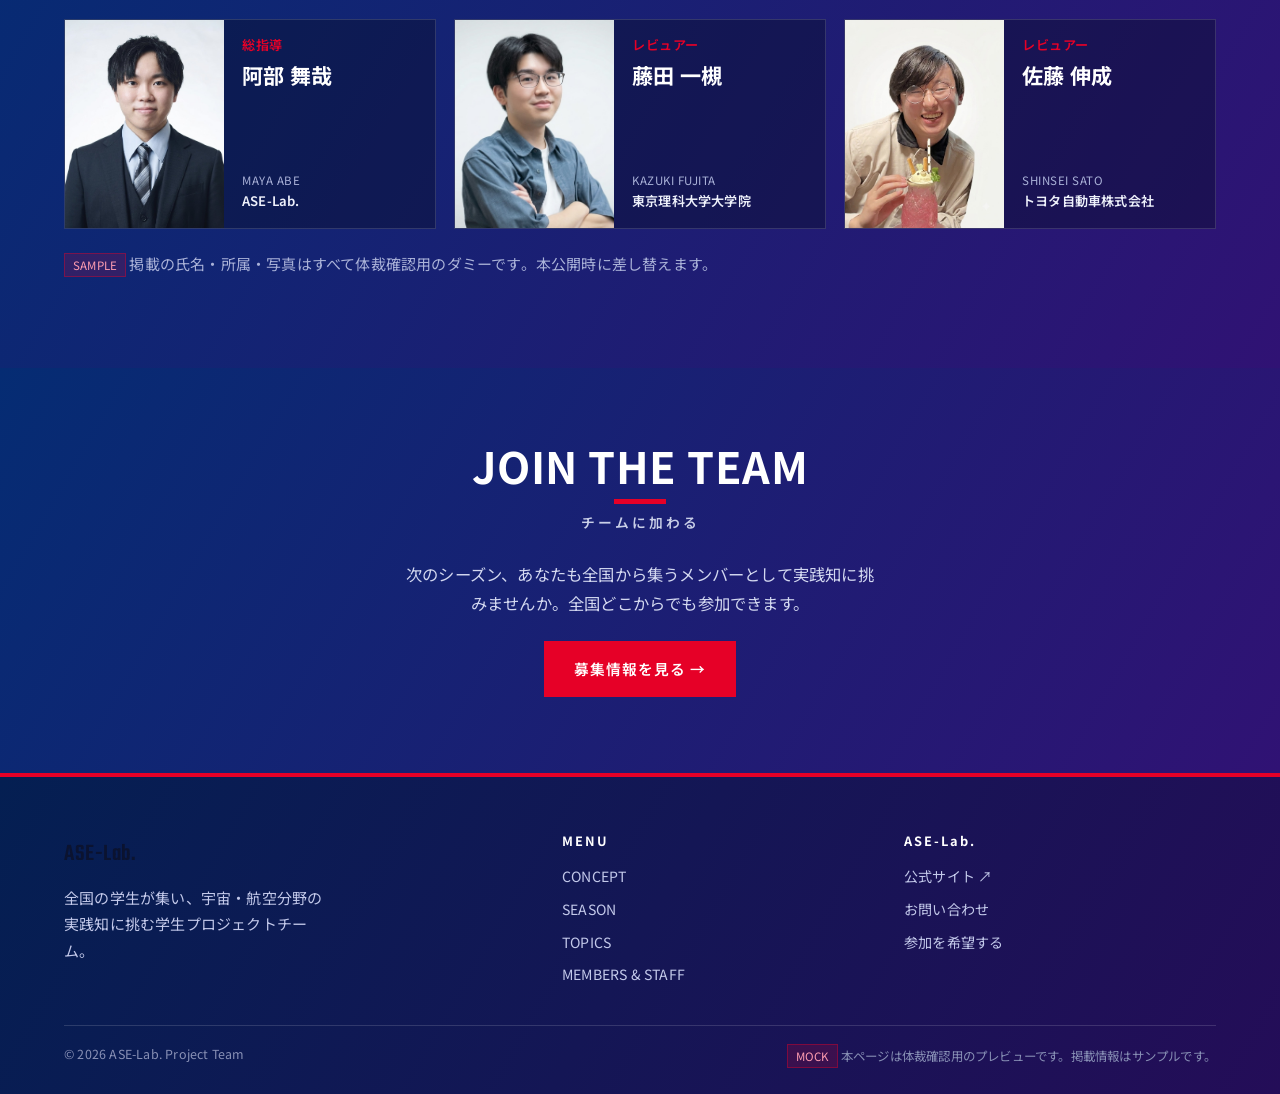
==== commit bf70d5e8: "Phase 1: 実メンバー・スタッフへ差し替え、TOPICS記事モーダル追加 - data.js: 実データ（メンバー4名・スタッフ3名, 全員筑波大/実所属）に差し替え、   ダミー用フィールド(" ====
--- a/members.html
+++ b/members.html
@@ -129,7 +129,7 @@
   if (c === "vice")    return '<span class="badge-c" style="background:#12204b">VICE</span>';
   return "";
 }
-// JVA m-playerList 準拠: 写真左＋データ右（背番号 / ロール / 氏名 / ローマ字＋所属）
+// JVA m-playerList 準拠: 写真左＋データ右（ロール / 氏名 / ローマ字＋所属）
 function playerCard(m) {
   const pos = POSITIONS[m.unit] || { label: m.unit, en: "", color: "#4e1ebd" };
   return `
@@ -140,10 +140,7 @@
         ${captainBadge(m.captain)}
       </picture>
       <div class="player-data">
-        <dl class="pl-pos">
-          <dt>${m.no}</dt>
-          <dd>${esc(pos.label)}</dd>
-        </dl>
+        <div class="pl-role">${esc(pos.label)}</div>
         <div class="pl-name">${esc(m.name)}</div>
         <div class="pl-team">
           <span class="en">${esc(m.nameEn)}</span>
--- a/assets/style.css
+++ b/assets/style.css
@@ -329,3 +329,69 @@
   .mv-inner { padding: 64px 20px 84px; }
   .mv-media::after { background: linear-gradient(90deg, rgba(9,15,38,0.92), rgba(9,15,38,0.72)); }
 }
+
+/* =========================================================
+   TOPICS 記事モーダル（クリックで浮き上がる詳細ビュー）
+   ========================================================= */
+/* カードがクリック可能だと分かるよう、ホバーで軽く浮かせる */
+.newscard { cursor: pointer; transition: transform .2s ease; }
+.newscard:hover { transform: translateY(-4px); }
+.newscard:hover .thumb img { transform: scale(1.05); }
+.newscard .thumb img { transition: transform .4s ease; }
+
+.topic-modal {
+  position: fixed; inset: 0; z-index: 1000;
+  display: none; align-items: center; justify-content: center;
+  padding: 24px;
+}
+.topic-modal.open { display: flex; }
+.tm-backdrop {
+  position: absolute; inset: 0;
+  background: rgba(9,15,38,0.72);
+  opacity: 0; animation: tmFade .2s ease forwards;
+}
+.tm-dialog {
+  position: relative; z-index: 1;
+  width: 100%; max-width: 640px;
+  max-height: calc(100vh - 48px); overflow-y: auto;
+  background: #fff; color: var(--ink);
+  border-top: 4px solid var(--accent);
+  opacity: 0; transform: translateY(28px) scale(.98);
+  animation: tmRise .32s cubic-bezier(.2,.7,.25,1) forwards;
+}
+@keyframes tmFade { to { opacity: 1; } }
+@keyframes tmRise { to { opacity: 1; transform: translateY(0) scale(1); } }
+
+.tm-close {
+  position: absolute; top: 8px; right: 8px; z-index: 2;
+  width: 40px; height: 40px; line-height: 40px; text-align: center;
+  font-size: 1.6rem; color: #fff; background: rgba(9,15,38,0.45);
+  border: none; cursor: pointer; transition: background .15s ease;
+}
+.tm-close:hover { background: var(--accent); }
+
+.tm-hero { position: relative; aspect-ratio: 16 / 9; overflow: hidden; background: var(--brand-grad); }
+.tm-hero img { width: 100%; height: 100%; object-fit: cover; display: block; }
+.tm-hero-meta {
+  position: absolute; left: 0; right: 0; bottom: 0;
+  padding: 20px 22px 16px;
+  background: linear-gradient(to top, rgba(5,20,50,0.92) 0%, rgba(5,20,50,0.55) 55%, rgba(5,20,50,0) 100%);
+  color: #fff;
+}
+.tm-hero-meta .cat { position: static; display: inline-block; font-size: 0.68rem; font-weight: 700; letter-spacing: 1px; padding: 4px 11px; color: #fff; }
+.tm-date { font-family: var(--font-num); font-weight: 600; letter-spacing: 0.5px; margin-top: 10px; color: #cdd5ee; }
+.tm-title { font-size: 1.22rem; line-height: 1.5; margin: 4px 0 0; font-weight: 700; }
+
+.tm-body { padding: 22px 24px 26px; }
+.tm-body p { margin: 0; line-height: 1.9; color: var(--ink-2); }
+.tm-note { margin-top: 18px !important; font-size: 0.82rem; color: var(--muted); }
+
+@media (max-width: 640px) {
+  .topic-modal { padding: 0; align-items: stretch; }
+  .tm-dialog { max-width: none; max-height: 100vh; border-top: none; }
+  .tm-title { font-size: 1.08rem; }
+}
+@media (prefers-reduced-motion: reduce) {
+  .tm-backdrop, .tm-dialog { animation-duration: .01ms; }
+  .newscard, .newscard .thumb img { transition: none; }
+}
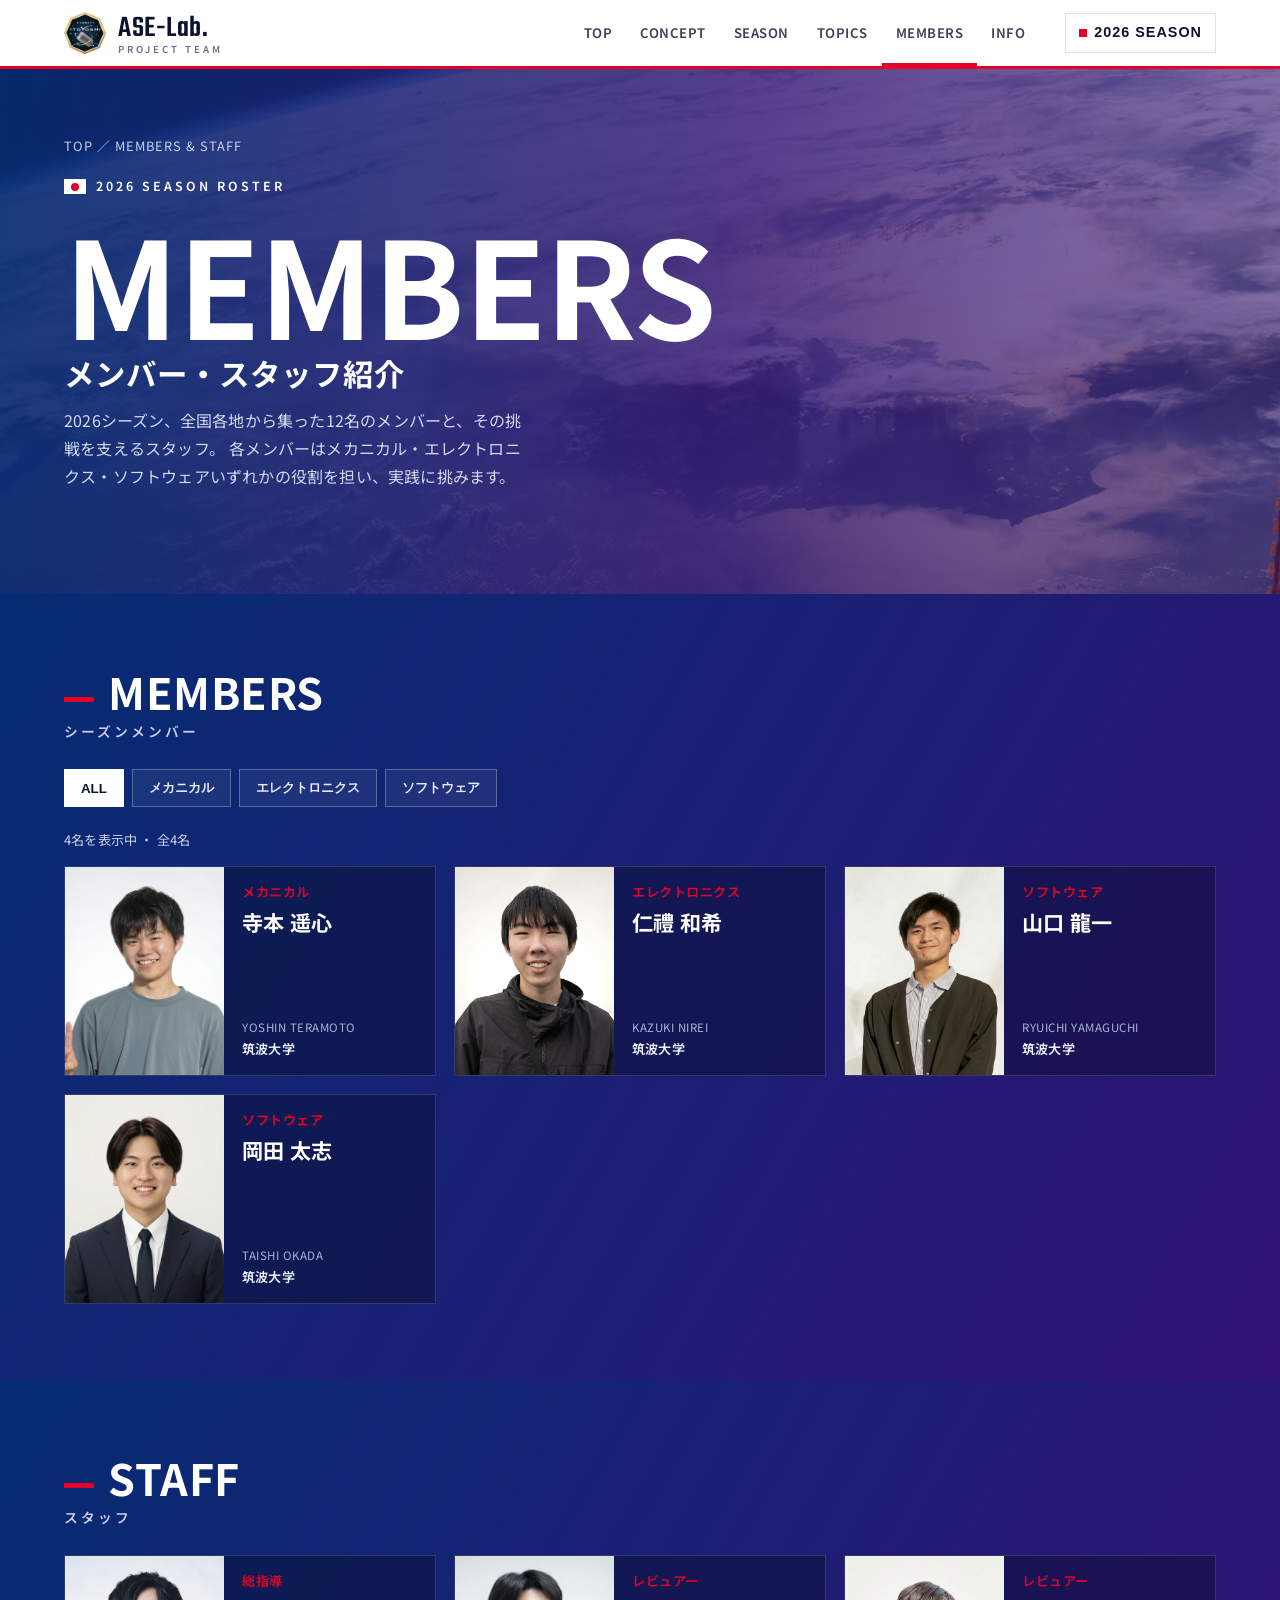
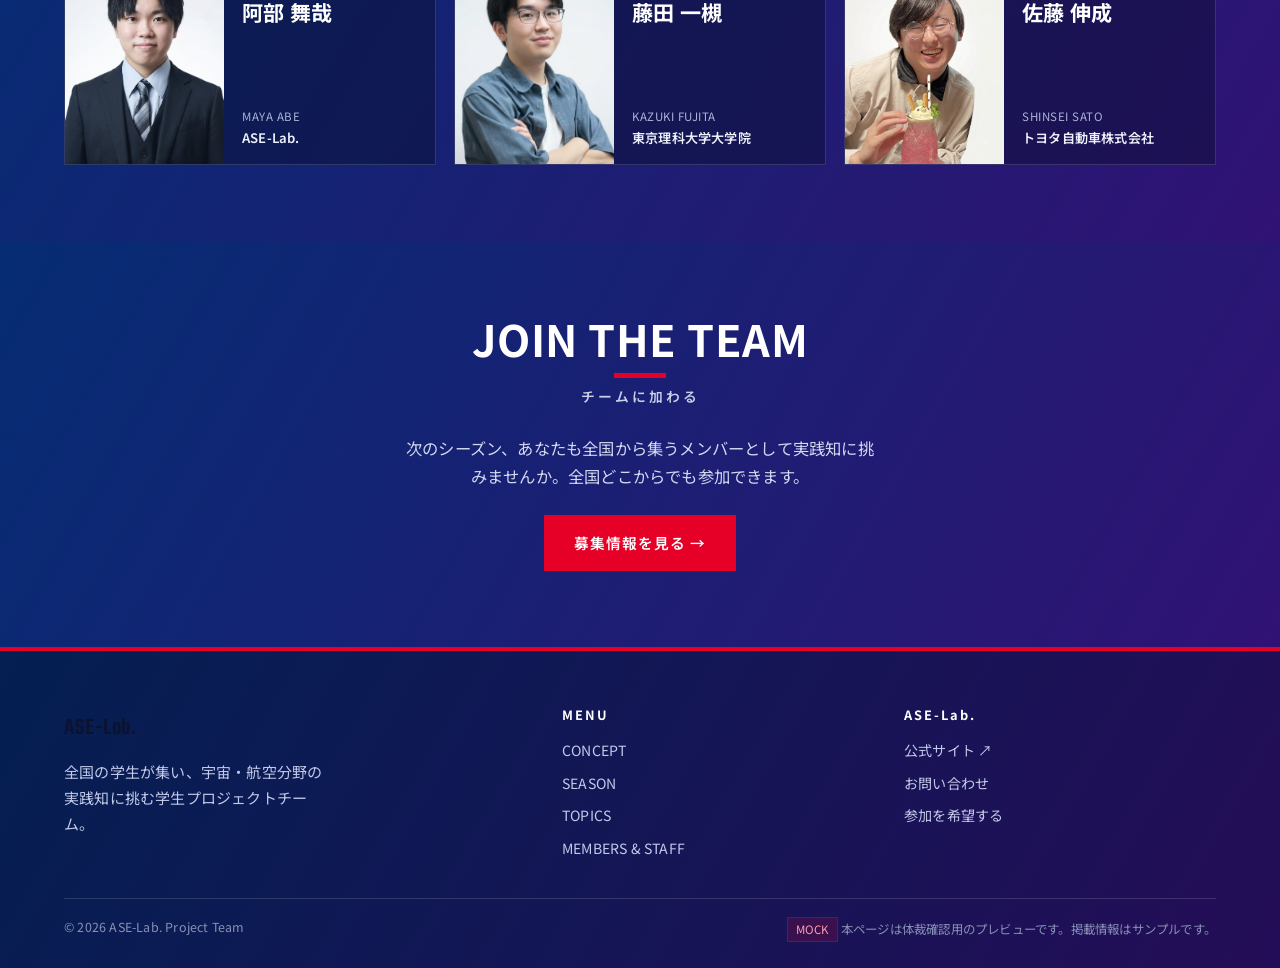
==== commit 1cbe6c3e: "members.html: MEMBERS/STAFF直下のダミー(SAMPLE)注記を削除 Co-Authored-By: Claude Opus 4.8 (1M context) <noreply" ====
--- a/members.html
+++ b/members.html
@@ -65,7 +65,6 @@
     <div class="filters" id="filters"></div>
     <p class="count-note" id="count-note"></p>
     <div class="roster" id="roster"></div>
-    <p class="note-light" style="margin-top:22px"><span class="mock-flag">SAMPLE</span> 掲載の氏名・所属・写真はすべて体裁確認用のダミーです。本公開時に実メンバーへ差し替えます。</p>
   </div>
 </section>
 
@@ -77,7 +76,6 @@
       <div class="jp">スタッフ</div>
     </div>
     <div class="staff-grid" id="staff-list"></div>
-    <p class="note-light" style="margin-top:22px"><span class="mock-flag">SAMPLE</span> 掲載の氏名・所属・写真はすべて体裁確認用のダミーです。本公開時に差し替えます。</p>
   </div>
 </section>
 
